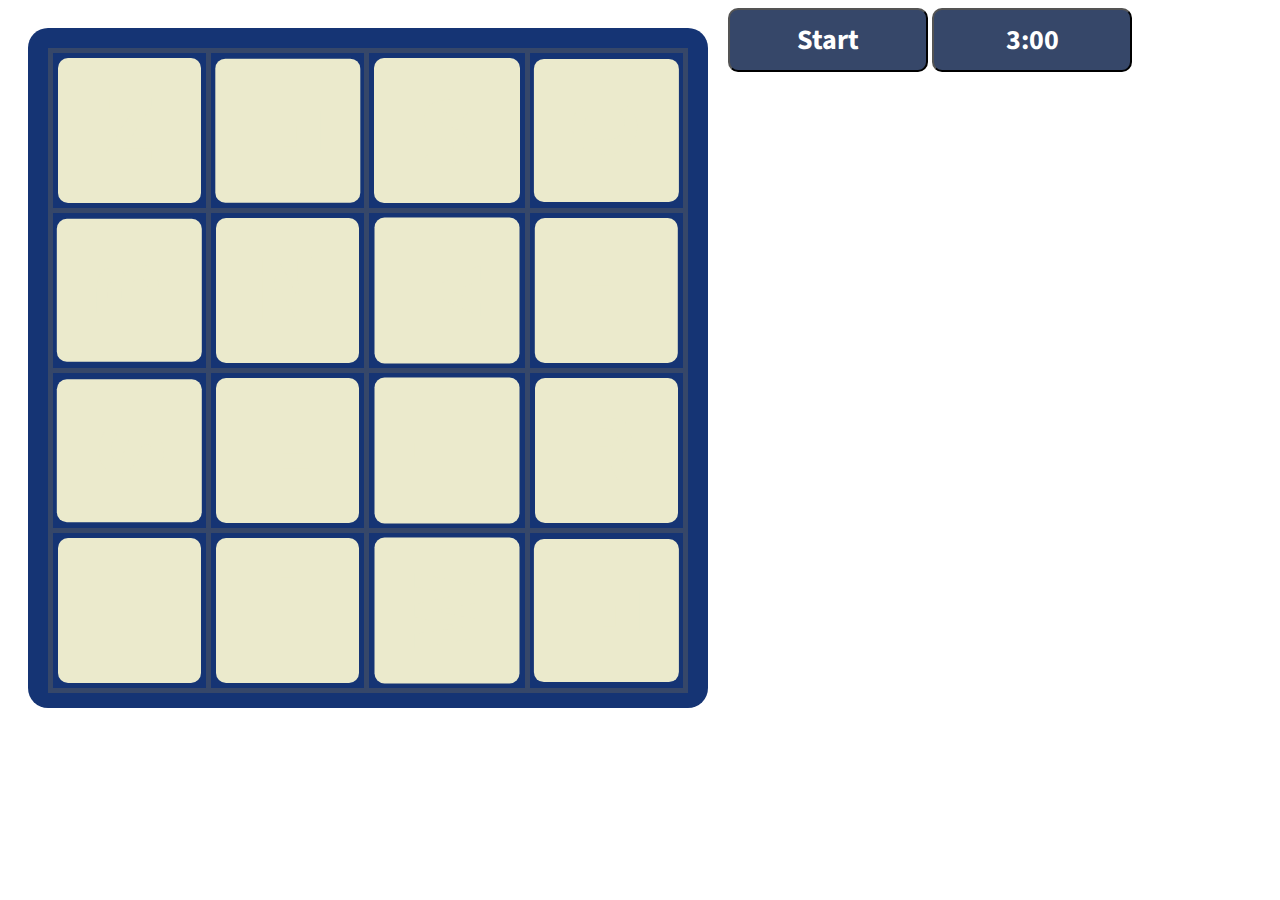
==== index.html @ 5a680b49 "Init" ====
<html>
<head>
  <title>Boggle</title>
  <link href="https://fonts.googleapis.com/css2?family=Source+Sans+Pro:wght@900&display=swap" rel="stylesheet">
  <link rel="stylesheet" type="text/css" href="board.css">
  <script type="text/javascript" src="board.js"></script>
</head>
<body onload="setBoard();">

<div id="board_zone">

<div id="board_wrapper"><table class="board_table"><tr>
<td class="board_cell"><div class="die_cube" id="bgl_cell_0"></div></td>
<td class="board_cell"><div class="die_cube" id="bgl_cell_1"></div></td>
<td class="board_cell"><div class="die_cube" id="bgl_cell_2"></div></td>
<td class="board_cell"><div class="die_cube" id="bgl_cell_3"></div></td>
</tr>
<tr>
<td class="board_cell"><div class="die_cube" id="bgl_cell_4"></div></td>
<td class="board_cell"><div class="die_cube" id="bgl_cell_5"></div></td>
<td class="board_cell"><div class="die_cube" id="bgl_cell_6"></div></td>
<td class="board_cell"><div class="die_cube" id="bgl_cell_7"></div></td>
</tr>
<tr>
<td class="board_cell"><div class="die_cube" id="bgl_cell_8"></div></td>
<td class="board_cell"><div class="die_cube" id="bgl_cell_9"></div></td>
<td class="board_cell"><div class="die_cube" id="bgl_cell_10"></div></td>
<td class="board_cell"><div class="die_cube" id="bgl_cell_11"></div></td>
</tr>
<tr>
<td class="board_cell"><div class="die_cube" id="bgl_cell_12"></div></td>
<td class="board_cell"><div class="die_cube" id="bgl_cell_13"></div></td>
<td class="board_cell"><div class="die_cube" id="bgl_cell_14"></div></td>
<td class="board_cell"><div class="die_cube" id="bgl_cell_15"></div></td>
</tr>
</table>
</div>
</div>

<div id="tool_zone">
  <button onclick="setTimer()" id="timerButton" value="Start">Start</button>
  <button id="timerDisplay"></button>
</div>

</body>
</html>
---- board.css ----
div#board_wrapper {
  margin: 20px;
  padding: 20px;
  border-radius: 20px;
  background-color: #153474;
  width: 640px;
  height: 640px;
  position: relative;
}

table.board_table {
  border-collapse: collapse;
  border: 4px solid #364769;
  margin: 0 auto;
}

td.board_cell {
  padding: 5px;
  margin: 5px;
  width: 160px;
  height: 160px;
  border: 5px solid #364769;
}

div.die_cube {
  background-color: #ebeacc;
  color: #ebeacc;
  border-radius: 10px;
  width: 100%;
  height: 100%;
  font-size: 96px;
  font-weight: bold;
  font-family: 'Source Sans Pro', sans-serif;
  text-align: center;
  line-height: 144px;
}

div.die_shown {
  background-color: #ebeacc;
  color: #000000;
}

div#board_zone {
  float: left;
}

button {
  float: none;
  background-color: #364769;
  color: #FFF;
  padding:10px 20px;
  font-size: 28px;
  font-weight: bold;
  font-family: 'Source Sans Pro', sans-serif;
  border-radius: 10px;
  width: 200px;
}
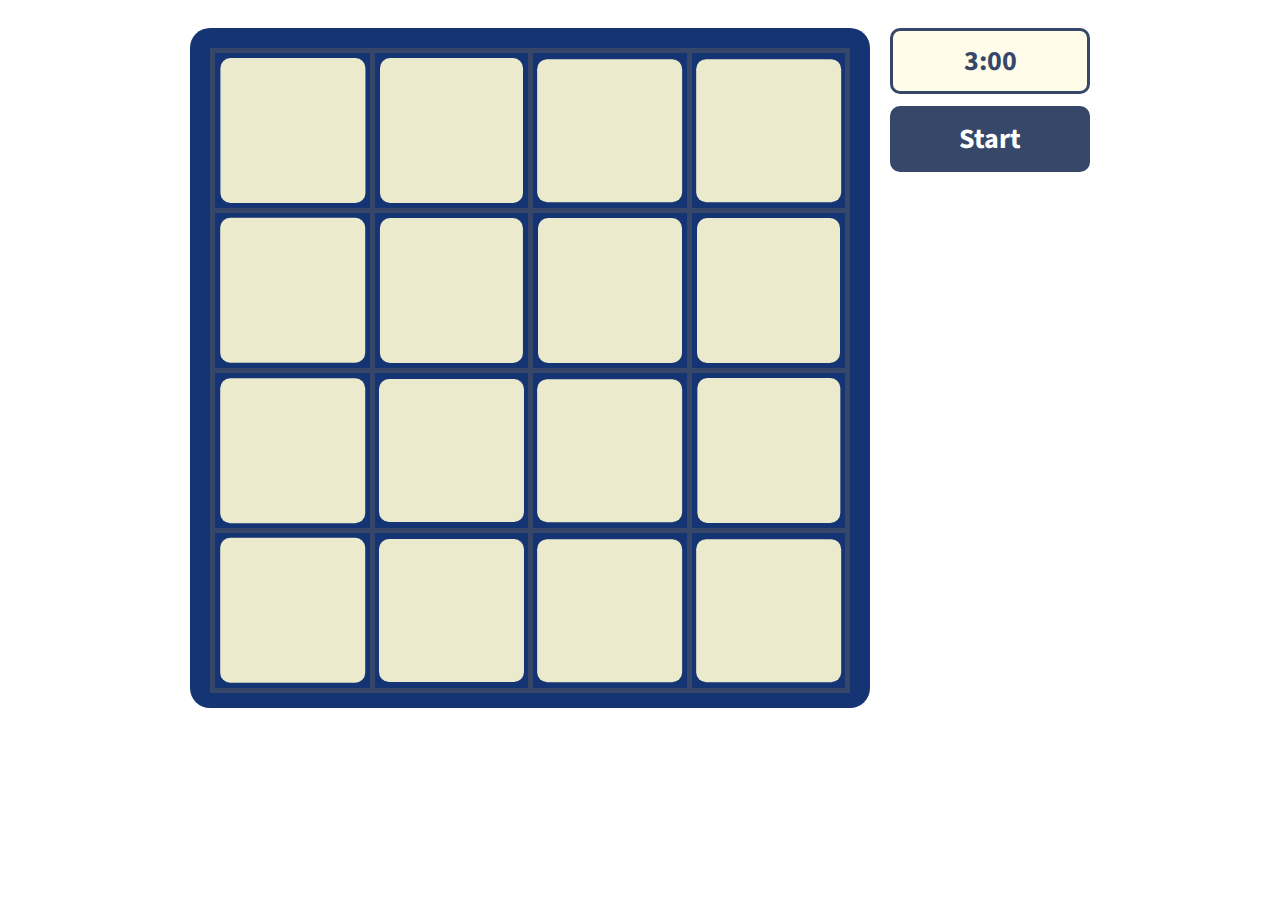
==== commit 61929794: "CSS" ====
--- a/index.html
+++ b/index.html
@@ -8,39 +8,43 @@
 </head>
 <body onload="setBoard();">
 
-<div id="board_zone">
+<div id="game_wrapper">
+    <div id="game_zone">
 
-<div id="board_wrapper"><table class="board_table"><tr>
-<td class="board_cell"><div class="die_cube" id="bgl_cell_0"></div></td>
-<td class="board_cell"><div class="die_cube" id="bgl_cell_1"></div></td>
-<td class="board_cell"><div class="die_cube" id="bgl_cell_2"></div></td>
-<td class="board_cell"><div class="die_cube" id="bgl_cell_3"></div></td>
-</tr>
-<tr>
-<td class="board_cell"><div class="die_cube" id="bgl_cell_4"></div></td>
-<td class="board_cell"><div class="die_cube" id="bgl_cell_5"></div></td>
-<td class="board_cell"><div class="die_cube" id="bgl_cell_6"></div></td>
-<td class="board_cell"><div class="die_cube" id="bgl_cell_7"></div></td>
-</tr>
-<tr>
-<td class="board_cell"><div class="die_cube" id="bgl_cell_8"></div></td>
-<td class="board_cell"><div class="die_cube" id="bgl_cell_9"></div></td>
-<td class="board_cell"><div class="die_cube" id="bgl_cell_10"></div></td>
-<td class="board_cell"><div class="die_cube" id="bgl_cell_11"></div></td>
-</tr>
-<tr>
-<td class="board_cell"><div class="die_cube" id="bgl_cell_12"></div></td>
-<td class="board_cell"><div class="die_cube" id="bgl_cell_13"></div></td>
-<td class="board_cell"><div class="die_cube" id="bgl_cell_14"></div></td>
-<td class="board_cell"><div class="die_cube" id="bgl_cell_15"></div></td>
-</tr>
-</table>
+  <div id="board_zone">
+    <table class="board_table">
+      <tr>
+        <td class="board_cell"><div class="die_cube" id="bgl_cell_0"></div></td>
+        <td class="board_cell"><div class="die_cube" id="bgl_cell_1"></div></td>
+        <td class="board_cell"><div class="die_cube" id="bgl_cell_2"></div></td>
+        <td class="board_cell"><div class="die_cube" id="bgl_cell_3"></div></td>
+      </tr>
+      <tr>
+        <td class="board_cell"><div class="die_cube" id="bgl_cell_4"></div></td>
+        <td class="board_cell"><div class="die_cube" id="bgl_cell_5"></div></td>
+        <td class="board_cell"><div class="die_cube" id="bgl_cell_6"></div></td>
+        <td class="board_cell"><div class="die_cube" id="bgl_cell_7"></div></td>
+      </tr>
+      <tr>
+        <td class="board_cell"><div class="die_cube" id="bgl_cell_8"></div></td>
+        <td class="board_cell"><div class="die_cube" id="bgl_cell_9"></div></td>
+        <td class="board_cell"><div class="die_cube" id="bgl_cell_10"></div></td>
+        <td class="board_cell"><div class="die_cube" id="bgl_cell_11"></div></td>
+      </tr>
+      <tr>
+        <td class="board_cell"><div class="die_cube" id="bgl_cell_12"></div></td>
+        <td class="board_cell"><div class="die_cube" id="bgl_cell_13"></div></td>
+        <td class="board_cell"><div class="die_cube" id="bgl_cell_14"></div></td>
+        <td class="board_cell"><div class="die_cube" id="bgl_cell_15"></div></td>
+      </tr>
+    </table>
+  </div>
+
+  <div id="tool_zone">
+    <button id="timerDisplay"></button>
+    <button onclick="setTimer()" id="timerButton" value="Start">Start</button>
+  </div>
 </div>
-</div>
-
-<div id="tool_zone">
-  <button onclick="setTimer()" id="timerButton" value="Start">Start</button>
-  <button id="timerDisplay"></button>
 </div>
 
 </body>
--- a/board.css
+++ b/board.css
@@ -1,11 +1,24 @@
-div#board_wrapper {
+div#game_wrapper {
+  text-align: center;
+}
+div#game_zone {
+  display: inline-block;
+  width: 900px;
   margin: 20px;
+}
+
+div#board_zone {
   padding: 20px;
   border-radius: 20px;
   background-color: #153474;
   width: 640px;
   height: 640px;
   position: relative;
+  float: left;
+}
+
+div#tool_zone {
+  float:right;
 }
 
 table.board_table {
@@ -40,12 +53,11 @@
   color: #000000;
 }
 
-div#board_zone {
-  float: left;
-}
-
 button {
   float: none;
+  display: block;
+  margin-bottom: 12px;
+  border: 3px solid #364769;
   background-color: #364769;
   color: #FFF;
   padding:10px 20px;
@@ -55,3 +67,8 @@
   border-radius: 10px;
   width: 200px;
 }
+
+#timerDisplay {
+  background-color: #fffde9;
+  color: #364769;
+}
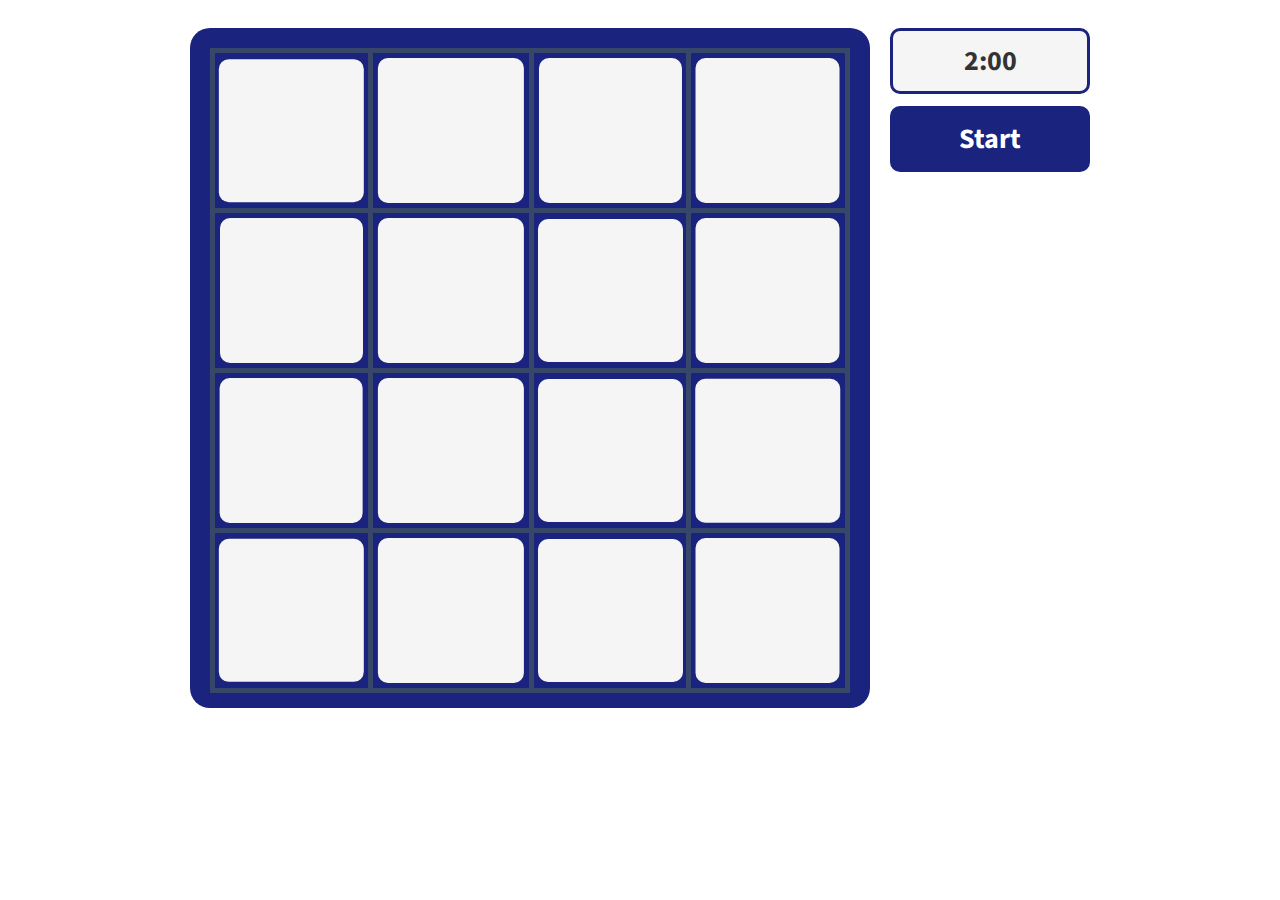
==== commit db71ba81: "Added countdown timer" ====
--- a/index.html
+++ b/index.html
@@ -9,42 +9,43 @@
 <body onload="setBoard();">
 
 <div id="game_wrapper">
-    <div id="game_zone">
+  <div id="game_zone">
 
-  <div id="board_zone">
-    <table class="board_table">
-      <tr>
-        <td class="board_cell"><div class="die_cube" id="bgl_cell_0"></div></td>
-        <td class="board_cell"><div class="die_cube" id="bgl_cell_1"></div></td>
-        <td class="board_cell"><div class="die_cube" id="bgl_cell_2"></div></td>
-        <td class="board_cell"><div class="die_cube" id="bgl_cell_3"></div></td>
-      </tr>
-      <tr>
-        <td class="board_cell"><div class="die_cube" id="bgl_cell_4"></div></td>
-        <td class="board_cell"><div class="die_cube" id="bgl_cell_5"></div></td>
-        <td class="board_cell"><div class="die_cube" id="bgl_cell_6"></div></td>
-        <td class="board_cell"><div class="die_cube" id="bgl_cell_7"></div></td>
-      </tr>
-      <tr>
-        <td class="board_cell"><div class="die_cube" id="bgl_cell_8"></div></td>
-        <td class="board_cell"><div class="die_cube" id="bgl_cell_9"></div></td>
-        <td class="board_cell"><div class="die_cube" id="bgl_cell_10"></div></td>
-        <td class="board_cell"><div class="die_cube" id="bgl_cell_11"></div></td>
-      </tr>
-      <tr>
-        <td class="board_cell"><div class="die_cube" id="bgl_cell_12"></div></td>
-        <td class="board_cell"><div class="die_cube" id="bgl_cell_13"></div></td>
-        <td class="board_cell"><div class="die_cube" id="bgl_cell_14"></div></td>
-        <td class="board_cell"><div class="die_cube" id="bgl_cell_15"></div></td>
-      </tr>
-    </table>
+    <div id="board_zone">
+      <table id="board_table">
+        <tr>
+          <td class="board_cell"><div class="die_cube" id="bgl_cell_0"></div></td>
+          <td class="board_cell"><div class="die_cube" id="bgl_cell_1"></div></td>
+          <td class="board_cell"><div class="die_cube" id="bgl_cell_2"></div></td>
+          <td class="board_cell"><div class="die_cube" id="bgl_cell_3"></div></td>
+        </tr>
+        <tr>
+          <td class="board_cell"><div class="die_cube" id="bgl_cell_4"></div></td>
+          <td class="board_cell"><div class="die_cube" id="bgl_cell_5"></div></td>
+          <td class="board_cell"><div class="die_cube" id="bgl_cell_6"></div></td>
+          <td class="board_cell"><div class="die_cube" id="bgl_cell_7"></div></td>
+        </tr>
+        <tr>
+          <td class="board_cell"><div class="die_cube" id="bgl_cell_8"></div></td>
+          <td class="board_cell"><div class="die_cube" id="bgl_cell_9"></div></td>
+          <td class="board_cell"><div class="die_cube" id="bgl_cell_10"></div></td>
+          <td class="board_cell"><div class="die_cube" id="bgl_cell_11"></div></td>
+        </tr>
+        <tr>
+          <td class="board_cell"><div class="die_cube" id="bgl_cell_12"></div></td>
+          <td class="board_cell"><div class="die_cube" id="bgl_cell_13"></div></td>
+          <td class="board_cell"><div class="die_cube" id="bgl_cell_14"></div></td>
+          <td class="board_cell"><div class="die_cube" id="bgl_cell_15"></div></td>
+        </tr>
+      </table>
+    </div>
+
+    <div id="tool_zone">
+      <button id="timerDisplay"></button>
+      <button id="timerButton" value="Start">Start</button>
+    </div>
+
   </div>
-
-  <div id="tool_zone">
-    <button id="timerDisplay"></button>
-    <button onclick="setTimer()" id="timerButton" value="Start">Start</button>
-  </div>
-</div>
 </div>
 
 </body>
--- a/board.css
+++ b/board.css
@@ -10,7 +10,7 @@
 div#board_zone {
   padding: 20px;
   border-radius: 20px;
-  background-color: #153474;
+  background-color: #1A237E;
   width: 640px;
   height: 640px;
   position: relative;
@@ -21,7 +21,7 @@
   float:right;
 }
 
-table.board_table {
+table#board_table {
   border-collapse: collapse;
   border: 4px solid #364769;
   margin: 0 auto;
@@ -36,8 +36,8 @@
 }
 
 div.die_cube {
-  background-color: #ebeacc;
-  color: #ebeacc;
+  background-color: #F5F5F5;
+  color: #F5F5F5;
   border-radius: 10px;
   width: 100%;
   height: 100%;
@@ -49,16 +49,16 @@
 }
 
 div.die_shown {
-  background-color: #ebeacc;
-  color: #000000;
+  background-color: #F5F5F5;
+  color: #2B1B17;
 }
 
 button {
   float: none;
   display: block;
   margin-bottom: 12px;
-  border: 3px solid #364769;
-  background-color: #364769;
+  border: 3px solid #1A237E;
+  background-color: #1A237E;
   color: #FFF;
   padding:10px 20px;
   font-size: 28px;
@@ -69,6 +69,10 @@
 }
 
 #timerDisplay {
-  background-color: #fffde9;
-  color: #364769;
+  background-color: #F5F5F5;
+  color: #333;
 }
+
+.timer_alert {
+  background-color: #FFF59D  !important;
+}
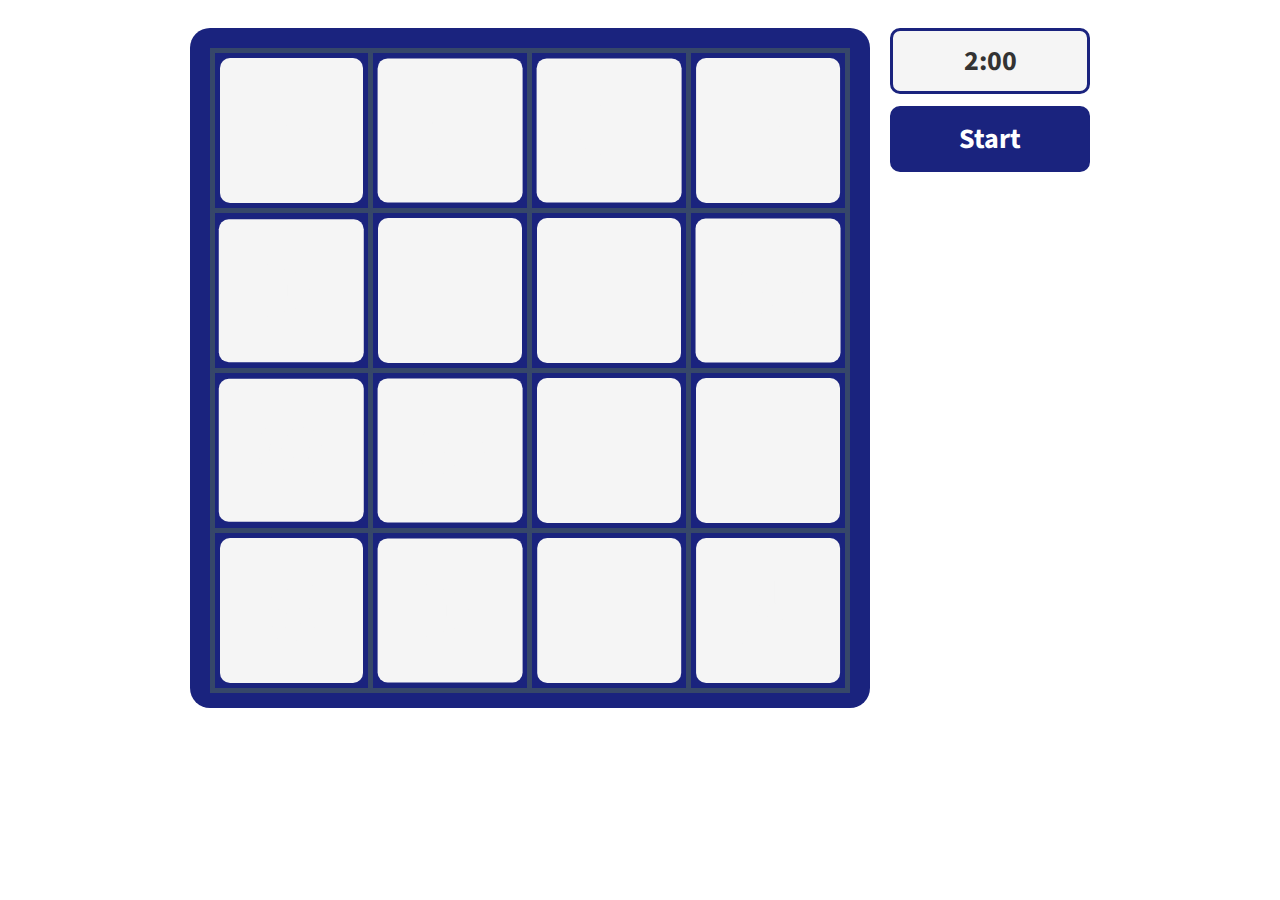
==== commit 6b92a81d: "Allow new game without refresh" ====
--- a/index.html
+++ b/index.html
@@ -1,7 +1,7 @@
 
 <html>
 <head>
-  <title>Boggle</title>
+  <title>Boggle!</title>
   <link href="https://fonts.googleapis.com/css2?family=Source+Sans+Pro:wght@900&display=swap" rel="stylesheet">
   <link rel="stylesheet" type="text/css" href="board.css">
   <script type="text/javascript" src="board.js"></script>
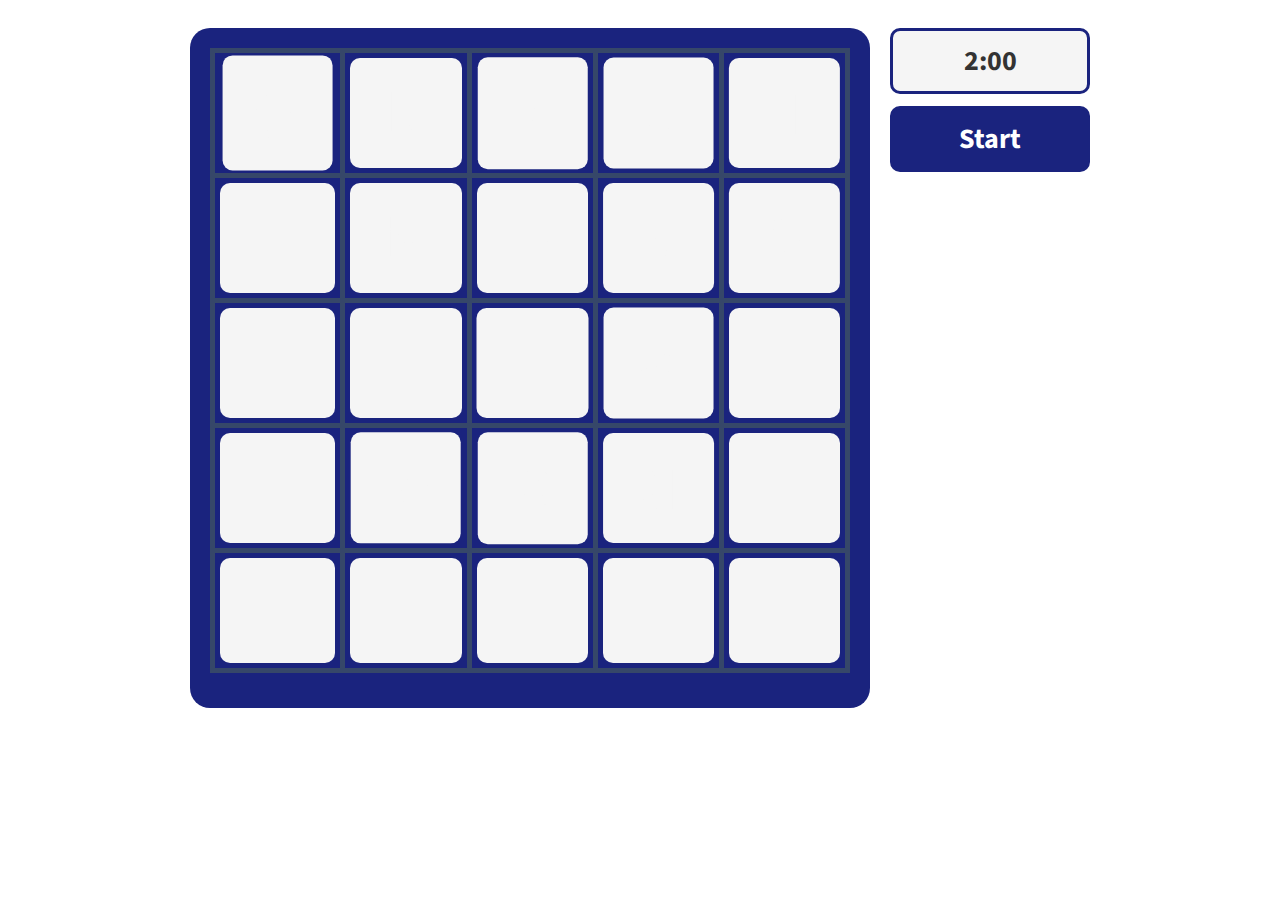
==== commit 22901ed2: "Build board dynamically" ====
--- a/index.html
+++ b/index.html
@@ -13,30 +13,6 @@
 
     <div id="board_zone">
       <table id="board_table">
-        <tr>
-          <td class="board_cell"><div class="die_cube" id="bgl_cell_0"></div></td>
-          <td class="board_cell"><div class="die_cube" id="bgl_cell_1"></div></td>
-          <td class="board_cell"><div class="die_cube" id="bgl_cell_2"></div></td>
-          <td class="board_cell"><div class="die_cube" id="bgl_cell_3"></div></td>
-        </tr>
-        <tr>
-          <td class="board_cell"><div class="die_cube" id="bgl_cell_4"></div></td>
-          <td class="board_cell"><div class="die_cube" id="bgl_cell_5"></div></td>
-          <td class="board_cell"><div class="die_cube" id="bgl_cell_6"></div></td>
-          <td class="board_cell"><div class="die_cube" id="bgl_cell_7"></div></td>
-        </tr>
-        <tr>
-          <td class="board_cell"><div class="die_cube" id="bgl_cell_8"></div></td>
-          <td class="board_cell"><div class="die_cube" id="bgl_cell_9"></div></td>
-          <td class="board_cell"><div class="die_cube" id="bgl_cell_10"></div></td>
-          <td class="board_cell"><div class="die_cube" id="bgl_cell_11"></div></td>
-        </tr>
-        <tr>
-          <td class="board_cell"><div class="die_cube" id="bgl_cell_12"></div></td>
-          <td class="board_cell"><div class="die_cube" id="bgl_cell_13"></div></td>
-          <td class="board_cell"><div class="die_cube" id="bgl_cell_14"></div></td>
-          <td class="board_cell"><div class="die_cube" id="bgl_cell_15"></div></td>
-        </tr>
       </table>
     </div>
 
--- a/board.css
+++ b/board.css
@@ -30,9 +30,17 @@
 td.board_cell {
   padding: 5px;
   margin: 5px;
-  width: 160px;
+  border: 5px solid #364769;
+}
+
+td.board_cell_4 {
+  width:  160px;
   height: 160px;
-  border: 5px solid #364769;
+}
+
+td.board_cell_5 {
+  width:  120px;
+  height: 120px;
 }
 
 div.die_cube {
@@ -41,11 +49,19 @@
   border-radius: 10px;
   width: 100%;
   height: 100%;
-  font-size: 96px;
   font-weight: bold;
   font-family: 'Source Sans Pro', sans-serif;
   text-align: center;
+}
+
+div.die_cube_4 {
+  font-size:    96px;
   line-height: 144px;
+}
+
+div.die_cube_5 {
+  font-size:    60px;
+  line-height: 110px;
 }
 
 div.die_shown {
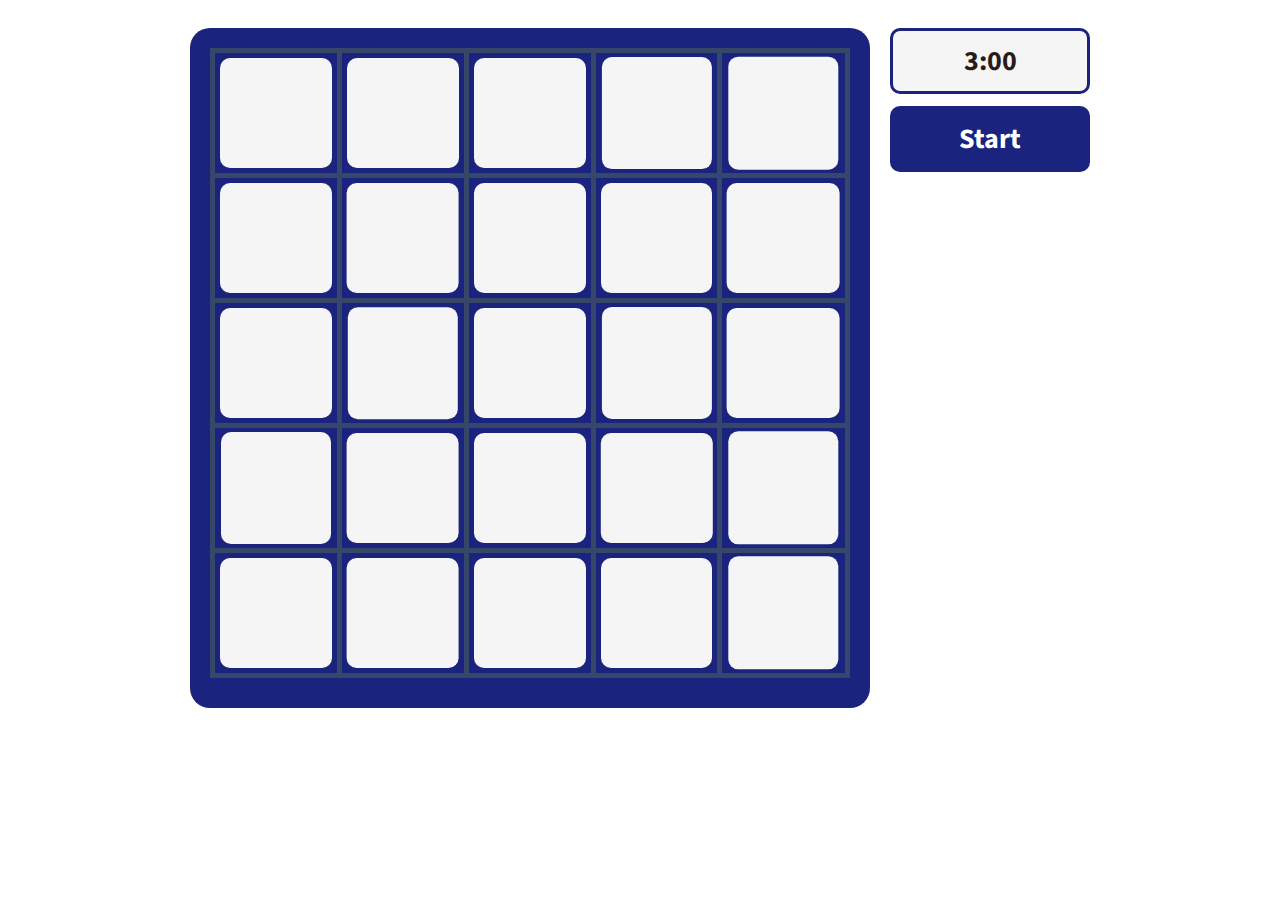
==== commit c52c8928: "Change alert colors" ====
--- a/index.html
+++ b/index.html
@@ -17,7 +17,7 @@
     </div>
 
     <div id="tool_zone">
-      <button id="timerDisplay"></button>
+      <button id="timerDisplay" class="die_shown"></button>
       <button id="timerButton" value="Start">Start</button>
     </div>
 
--- a/board.css
+++ b/board.css
@@ -64,9 +64,17 @@
   line-height: 110px;
 }
 
-div.die_shown {
+.die_shown {
   background-color: #F5F5F5;
-  color: #2B1B17;
+  color: #2B1B17 !important;
+}
+
+div.die_double {
+  background-color: #FF9999 !important;
+}
+
+div.die_alert {
+  background-color: #FFF59D;
 }
 
 button {
@@ -85,10 +93,5 @@
 }
 
 #timerDisplay {
-  background-color: #F5F5F5;
   color: #333;
 }
-
-.timer_alert {
-  background-color: #FFF59D  !important;
-}
